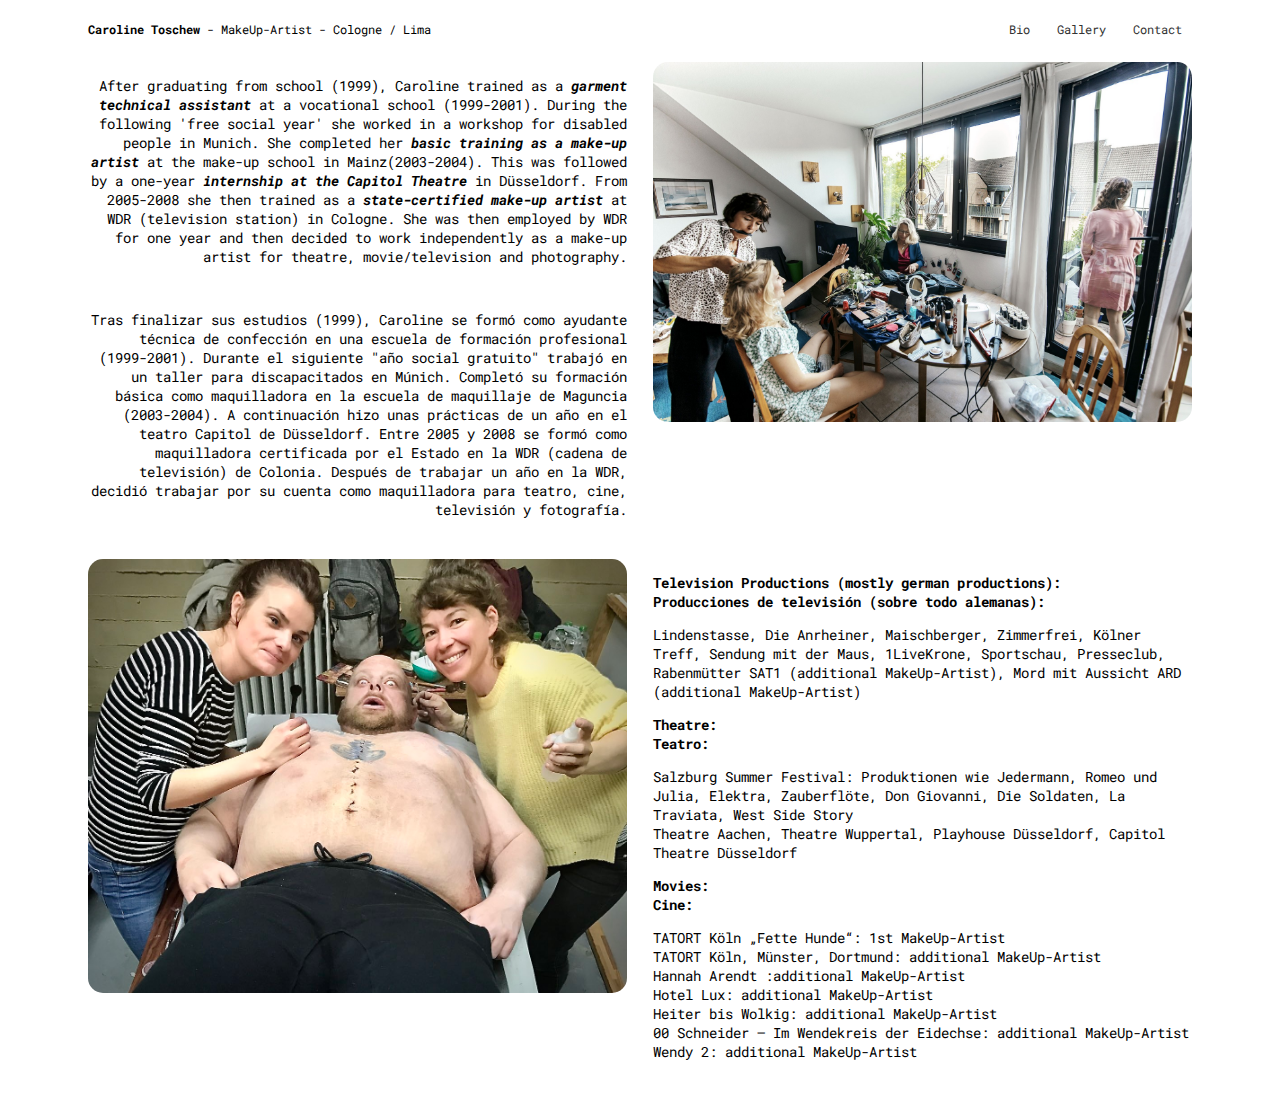
==== bio.html @ 442a85a9 "bio" ====
<!DOCTYPE html>
<html>
  <head>
    <meta charset="utf-8">
    <meta name="viewport" content="width=device-width, initial-scale=1.0">
    <title>Caroline Toschew - Makeup-Artist</title>
    <link rel="stylesheet" type="text/css" href="src/css/styles.css">
    <link rel="stylesheet" href="https://fonts.googleapis.com/css?family=Roboto+Mono:ital,wght@1,100&display=swap">
   
  </head>
  <body>    

    <!-- Grid System -->
<div class="container">
  <div class="row">
    <div class="col-3"> <b>Caroline Toschew</b> - MakeUp-Artist - Cologne / Lima</div>
    <div class="col-3"><nav>
      <a href="bio.html">Bio</a>
      <a href="index.html">Gallery</a>
      <a href="contact.html">Contact</a>
    </nav></div>
  </div>
</div>

<div class="container">
    <div class="row">
        <div class="col-2"><p style="font-size: 14px; text-align: right;">After graduating from school (1999), Caroline trained as a <b><i>garment technical assistant</i></b> at a vocational school (1999-2001). 
          During the following 'free social year' she worked in a workshop for disabled people in Munich. She completed her <b><i>basic training as a make-up artist</i></b> at the  make-up school in Mainz(2003-2004).
          This was followed by a one-year <b><i>internship at the Capitol Theatre</i></b> in Düsseldorf.
          From 2005-2008 she then trained as a <b><i>state-certified make-up artist</i></b> at WDR (television station) in Cologne. She was then employed by WDR for one year and then decided to work independently as a make-up artist for theatre, movie/television and photography. </p>
          <br>
          <p style="font-size: 14px; text-align: right";>
            Tras finalizar sus estudios (1999), Caroline se formó como ayudante técnica de confección en una escuela de formación profesional (1999-2001). Durante el siguiente "año social gratuito" trabajó en un taller para discapacitados en Múnich. Completó su formación básica como maquilladora en la escuela de maquillaje de Maguncia (2003-2004). A continuación hizo unas prácticas de un año en el teatro Capitol de Düsseldorf. Entre 2005 y 2008 se formó como maquilladora certificada por el Estado en la WDR (cadena de televisión) de Colonia. Después de trabajar un año en la WDR, decidió trabajar por su cuenta como maquilladora para teatro, cine, televisión y fotografía. 
          </p>
        </div>
        <div class="col-2"><img src="bilder2/image00023.jpeg" alt=""></div>
    </div>
    <div class="row">
      <div class="col-2"><img src="bilder2/caro_leiche.jpeg"></div>
      <div class="col-2"><p style="font-size: 14px; text-align: left; font-weight: bold;">Television Productions (mostly german productions):<br>
        Producciones de televisión (sobre todo alemanas):</p>
        <p style="font-size: 14px; text-align: left;">Lindenstasse, Die Anrheiner, Maischberger, Zimmerfrei, Kölner Treff, Sendung mit der Maus, 1LiveKrone, Sportschau, Presseclub, Rabenmütter SAT1 (additional MakeUp-Artist), Mord mit Aussicht ARD (additional MakeUp-Artist)</p>

      <p style="font-size: 14px; text-align: left; font-weight: bold;">Theatre:<br>
        Teatro:</p>
        <p style="font-size: 14px; text-align: left;">Salzburg Summer Festival: Produktionen wie Jedermann, Romeo und Julia, Elektra, Zauberflöte, Don Giovanni, Die Soldaten, La Traviata, West Side Story<br>
          Theatre Aachen, Theatre Wuppertal, Playhouse Düsseldorf, Capitol Theatre Düsseldorf
          <p>
          <p style="font-size: 14px; text-align: left; font-weight: bold;">Movies:<br>
            Cine:</p>
               <p style="font-size: 14px; text-align: left;">TATORT Köln „Fette Hunde“: 1st MakeUp-Artist<br>
                    TATORT Köln, Münster, Dortmund: additional MakeUp-Artist<br>
                    Hannah Arendt :additional MakeUp-Artist<br>
                    Hotel Lux: additional MakeUp-Artist<br>
                    Heiter bis Wolkig: additional MakeUp-Artist<br>
                    00 Schneider – Im Wendekreis der Eidechse: additional MakeUp-Artist<br> 
                    Wendy 2: additional MakeUp-Artist                    
                    <p>
                <p></div>
    </div>
</div>
</body>
</html>
---- src/css/styles.css ----
body, nav{
  font-family: 'Roboto Mono', monospace;
  font-size: 12px;
  }



   /* Zentriere Überschrift */
   h1{
    font-family: 'Roboto Mono', monospace;
    text-align: center;
    font-size: 36px;
  }

  

  h2{ 
    text-align: center;
    font-size: 18px;
  }
  
  /* Style für Navigation */
  nav {
    text-align: right;
  }

  nav a {
    display: inline-block;
    margin: 0 10px; /* Abstand zwischen den Links */
    text-decoration: none; /* Entferne Unterstreichung */
    color: #333; /* Dunkelgraue Farbe */
  }

  

  

  /* === Grid System  ===*/

  .container {
    width: 90%;
    margin-left: auto;
    margin-right: auto;
  }

  .row::after {
    content: "";
    clear: both;
    display: block;
  }

  .row {
    display: flex;
    flex-wrap: wrap;
    padding: 0 4px;
  }

  .column {
    flex: 25%;
    max-width: 33.33%;
    padding: 0 8px;
  }

  .column img {
    box-sizing: border-box;
    margin-top: 8px;
    vertical-align: middle;
    width: 100%;
  }
  
  /* Responsive layout - makes a two column-layout instead of four columns */
@media screen and (max-width: 800px) {
  .column {
    flex: 50%;
    max-width: 50%;
  }
}

/* Responsive layout - makes the two columns stack on top of each other instead of next to each other */
@media screen and (max-width: 600px) {
  .column {
    flex: 100%;
    max-width: 100%;
  }
}
  

  [class*='col-'] {
    float: left;
  }

  .col-2{
    box-sizing: border-box;
    width: 50%;
    padding: .8rem;
  }

  @media (max-width: 768px) {
    .col-2{width: 100%;}
  }

  .col-2 img{
    object-fit: contain;
    width: 100%;
    height: auto;
  }

  .col-3{
    box-sizing: border-box;
    width: 50%;
    padding: .8rem;
  }


  .col-1{
    width: 100%;
    text-align: center;
    padding-top: 200px;
    padding-right: .8rem;
  }
  
  img {
    border-radius: 15px;
  }
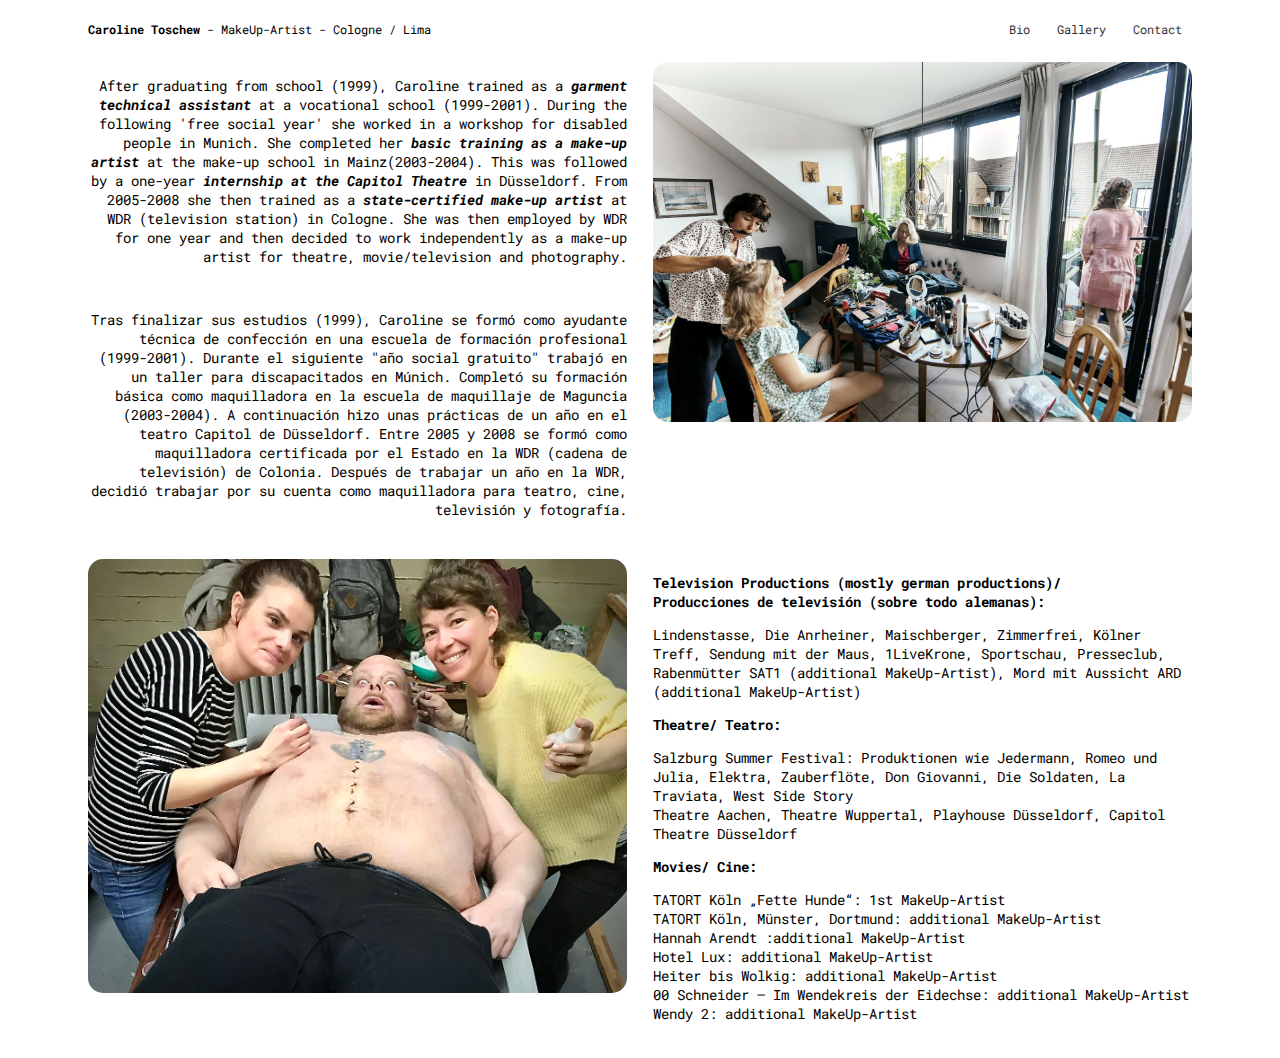
==== commit 7d65cd43: "Update bio.html" ====
--- a/bio.html
+++ b/bio.html
@@ -37,17 +37,14 @@
     </div>
     <div class="row">
       <div class="col-2"><img src="bilder2/caro_leiche.jpeg"></div>
-      <div class="col-2"><p style="font-size: 14px; text-align: left; font-weight: bold;">Television Productions (mostly german productions):<br>
-        Producciones de televisión (sobre todo alemanas):</p>
+      <div class="col-2"><p style="font-size: 14px; text-align: left; font-weight: bold;">Television Productions (mostly german productions)/<br> Producciones de televisión (sobre todo alemanas):</p>
         <p style="font-size: 14px; text-align: left;">Lindenstasse, Die Anrheiner, Maischberger, Zimmerfrei, Kölner Treff, Sendung mit der Maus, 1LiveKrone, Sportschau, Presseclub, Rabenmütter SAT1 (additional MakeUp-Artist), Mord mit Aussicht ARD (additional MakeUp-Artist)</p>
 
-      <p style="font-size: 14px; text-align: left; font-weight: bold;">Theatre:<br>
-        Teatro:</p>
+      <p style="font-size: 14px; text-align: left; font-weight: bold;">Theatre/ Teatro:</p>
         <p style="font-size: 14px; text-align: left;">Salzburg Summer Festival: Produktionen wie Jedermann, Romeo und Julia, Elektra, Zauberflöte, Don Giovanni, Die Soldaten, La Traviata, West Side Story<br>
           Theatre Aachen, Theatre Wuppertal, Playhouse Düsseldorf, Capitol Theatre Düsseldorf
           <p>
-          <p style="font-size: 14px; text-align: left; font-weight: bold;">Movies:<br>
-            Cine:</p>
+          <p style="font-size: 14px; text-align: left; font-weight: bold;">Movies/ Cine:</p>
                <p style="font-size: 14px; text-align: left;">TATORT Köln „Fette Hunde“: 1st MakeUp-Artist<br>
                     TATORT Köln, Münster, Dortmund: additional MakeUp-Artist<br>
                     Hannah Arendt :additional MakeUp-Artist<br>
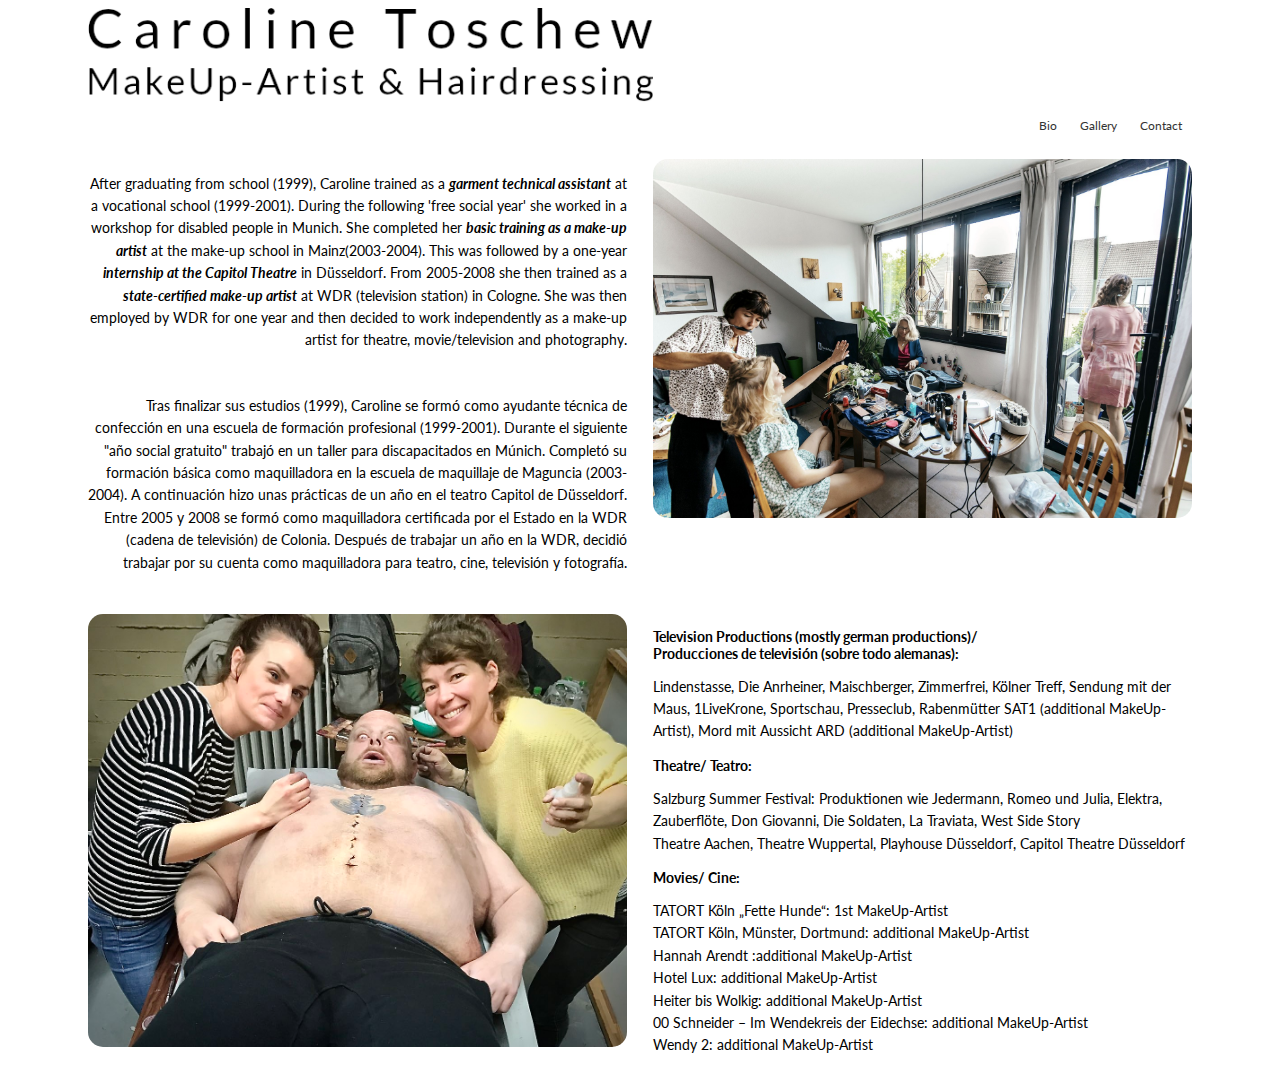
==== commit b779e222: "logo und bio total verändert" ====
--- a/bio.html
+++ b/bio.html
@@ -5,47 +5,50 @@
     <meta name="viewport" content="width=device-width, initial-scale=1.0">
     <title>Caroline Toschew - Makeup-Artist</title>
     <link rel="stylesheet" type="text/css" href="src/css/styles.css">
-    <link rel="stylesheet" href="https://fonts.googleapis.com/css?family=Roboto+Mono:ital,wght@1,100&display=swap">
+    <link rel="stylesheet" href="https://fonts.googleapis.com/css?family=Lato:wght@300&display=swap">
    
   </head>
   <body>    
 
     <!-- Grid System -->
-<div class="container">
-  <div class="row">
-    <div class="col-3"> <b>Caroline Toschew</b> - MakeUp-Artist - Cologne / Lima</div>
-    <div class="col-3"><nav>
-      <a href="bio.html">Bio</a>
-      <a href="index.html">Gallery</a>
-      <a href="contact.html">Contact</a>
-    </nav></div>
-  </div>
-</div>
+    <div class="container">
+      <div class="row">
+        <div class="col-8"><img src="src/bilder/logo.png"></div>
+        <div class="col-8"></div>
+         
+        <div class="col-3"> </div>
+        <div class="col-3"><nav>
+          <a href="bio.html">Bio</a>
+          <a href="index.html">Gallery</a>
+          <a href="contact.html">Contact</a>
+        </nav></div>
+      </div>
+    </div>
 
 <div class="container">
     <div class="row">
-        <div class="col-2"><p style="font-size: 14px; text-align: right;">After graduating from school (1999), Caroline trained as a <b><i>garment technical assistant</i></b> at a vocational school (1999-2001). 
+        <div class="col-2"><p style="font-size: 14px; text-align: right; line-height: 160%;">After graduating from school (1999), Caroline trained as a <b><i>garment technical assistant</i></b> at a vocational school (1999-2001). 
           During the following 'free social year' she worked in a workshop for disabled people in Munich. She completed her <b><i>basic training as a make-up artist</i></b> at the  make-up school in Mainz(2003-2004).
           This was followed by a one-year <b><i>internship at the Capitol Theatre</i></b> in Düsseldorf.
           From 2005-2008 she then trained as a <b><i>state-certified make-up artist</i></b> at WDR (television station) in Cologne. She was then employed by WDR for one year and then decided to work independently as a make-up artist for theatre, movie/television and photography. </p>
           <br>
-          <p style="font-size: 14px; text-align: right";>
+          <p style="font-size: 14px; text-align: right; line-height: 160%;">
             Tras finalizar sus estudios (1999), Caroline se formó como ayudante técnica de confección en una escuela de formación profesional (1999-2001). Durante el siguiente "año social gratuito" trabajó en un taller para discapacitados en Múnich. Completó su formación básica como maquilladora en la escuela de maquillaje de Maguncia (2003-2004). A continuación hizo unas prácticas de un año en el teatro Capitol de Düsseldorf. Entre 2005 y 2008 se formó como maquilladora certificada por el Estado en la WDR (cadena de televisión) de Colonia. Después de trabajar un año en la WDR, decidió trabajar por su cuenta como maquilladora para teatro, cine, televisión y fotografía. 
           </p>
         </div>
-        <div class="col-2"><img src="bilder2/image00023.jpeg" alt=""></div>
+        <div class="col-2"><img id="gallerie_bilder" src="bilder2/image00023.jpeg" alt=""></div>
     </div>
     <div class="row">
-      <div class="col-2"><img src="bilder2/caro_leiche.jpeg"></div>
+      <div class="col-2"><img id="gallerie_bilder" src="bilder2/caro_leiche.jpeg"></div>
       <div class="col-2"><p style="font-size: 14px; text-align: left; font-weight: bold;">Television Productions (mostly german productions)/<br> Producciones de televisión (sobre todo alemanas):</p>
-        <p style="font-size: 14px; text-align: left;">Lindenstasse, Die Anrheiner, Maischberger, Zimmerfrei, Kölner Treff, Sendung mit der Maus, 1LiveKrone, Sportschau, Presseclub, Rabenmütter SAT1 (additional MakeUp-Artist), Mord mit Aussicht ARD (additional MakeUp-Artist)</p>
+        <p style="font-size: 14px; text-align: left; line-height: 160%;">Lindenstasse, Die Anrheiner, Maischberger, Zimmerfrei, Kölner Treff, Sendung mit der Maus, 1LiveKrone, Sportschau, Presseclub, Rabenmütter SAT1 (additional MakeUp-Artist), Mord mit Aussicht ARD (additional MakeUp-Artist)</p>
 
       <p style="font-size: 14px; text-align: left; font-weight: bold;">Theatre/ Teatro:</p>
-        <p style="font-size: 14px; text-align: left;">Salzburg Summer Festival: Produktionen wie Jedermann, Romeo und Julia, Elektra, Zauberflöte, Don Giovanni, Die Soldaten, La Traviata, West Side Story<br>
+        <p style="font-size: 14px; text-align: left; line-height: 160%;">Salzburg Summer Festival: Produktionen wie Jedermann, Romeo und Julia, Elektra, Zauberflöte, Don Giovanni, Die Soldaten, La Traviata, West Side Story<br>
           Theatre Aachen, Theatre Wuppertal, Playhouse Düsseldorf, Capitol Theatre Düsseldorf
           <p>
           <p style="font-size: 14px; text-align: left; font-weight: bold;">Movies/ Cine:</p>
-               <p style="font-size: 14px; text-align: left;">TATORT Köln „Fette Hunde“: 1st MakeUp-Artist<br>
+               <p style="font-size: 14px; text-align: left; line-height: 160%;">TATORT Köln „Fette Hunde“: 1st MakeUp-Artist<br>
                     TATORT Köln, Münster, Dortmund: additional MakeUp-Artist<br>
                     Hannah Arendt :additional MakeUp-Artist<br>
                     Hotel Lux: additional MakeUp-Artist<br>
--- a/src/css/styles.css
+++ b/src/css/styles.css
@@ -1,7 +1,7 @@
 
 
 body, nav{
-  font-family: 'Roboto Mono', monospace;
+  font-family: 'Lato', sans-serif;
   font-size: 12px;
   }
 
@@ -14,6 +14,10 @@
     font-size: 36px;
   }
 
+  #logo{
+    font-size: 25px;
+    padding: 0‚;
+  }
   
 
   h2{ 
@@ -121,8 +125,23 @@
     padding-right: .8rem;
   }
   
-  img {
+  #gallerie_bilder{
     border-radius: 15px;
   }
 
 
+  #logo{
+    font-size: 25px;
+  }
+
+  .col-8 {
+    width: 50%;
+    padding: 0;
+    padding-left: .8rem;
+  }
+
+  .col-8 img{
+    object-fit: contain;
+    width: 100%;
+    height: auto;
+  }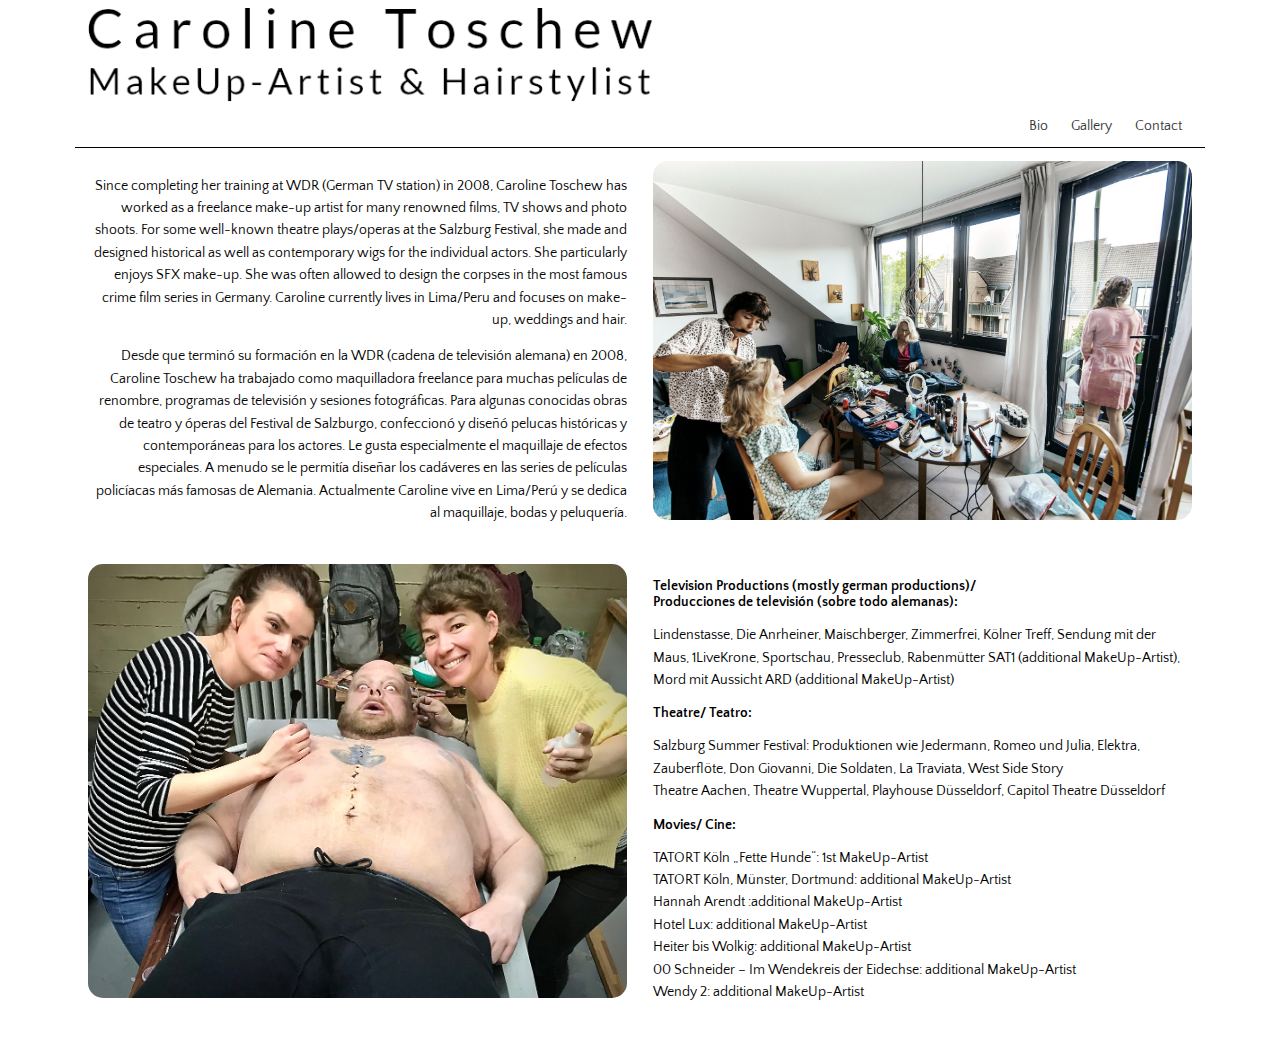
==== commit 34cfb093: "nav line, font" ====
--- a/bio.html
+++ b/bio.html
@@ -5,7 +5,7 @@
     <meta name="viewport" content="width=device-width, initial-scale=1.0">
     <title>Caroline Toschew - Makeup-Artist</title>
     <link rel="stylesheet" type="text/css" href="src/css/styles.css">
-    <link rel="stylesheet" href="https://fonts.googleapis.com/css?family=Lato:wght@300&display=swap">
+    <link rel="stylesheet" href="https://fonts.googleapis.com/css?family=Quattrocento+Sans&display=swap">
    
   </head>
   <body>    
@@ -27,14 +27,11 @@
 
 <div class="container">
     <div class="row">
-        <div class="col-2"><p style="font-size: 14px; text-align: right; line-height: 160%;">After graduating from school (1999), Caroline trained as a <b><i>garment technical assistant</i></b> at a vocational school (1999-2001). 
-          During the following 'free social year' she worked in a workshop for disabled people in Munich. She completed her <b><i>basic training as a make-up artist</i></b> at the  make-up school in Mainz(2003-2004).
-          This was followed by a one-year <b><i>internship at the Capitol Theatre</i></b> in Düsseldorf.
-          From 2005-2008 she then trained as a <b><i>state-certified make-up artist</i></b> at WDR (television station) in Cologne. She was then employed by WDR for one year and then decided to work independently as a make-up artist for theatre, movie/television and photography. </p>
-          <br>
+        <div class="col-2"><p style="font-size: 14px; text-align: right; line-height: 160%;">Since completing her training at WDR (German TV station) in 2008, Caroline Toschew has worked as a freelance make-up artist for many renowned films, TV shows and photo shoots. For some well-known theatre plays/operas at the Salzburg Festival, she made and designed historical as well as contemporary wigs for the individual actors. She particularly enjoys SFX make-up. She was often allowed to design the corpses in the most famous crime film series in Germany. 
+          Caroline currently lives in Lima/Peru and focuses on make-up, weddings and hair.</p>
           <p style="font-size: 14px; text-align: right; line-height: 160%;">
-            Tras finalizar sus estudios (1999), Caroline se formó como ayudante técnica de confección en una escuela de formación profesional (1999-2001). Durante el siguiente "año social gratuito" trabajó en un taller para discapacitados en Múnich. Completó su formación básica como maquilladora en la escuela de maquillaje de Maguncia (2003-2004). A continuación hizo unas prácticas de un año en el teatro Capitol de Düsseldorf. Entre 2005 y 2008 se formó como maquilladora certificada por el Estado en la WDR (cadena de televisión) de Colonia. Después de trabajar un año en la WDR, decidió trabajar por su cuenta como maquilladora para teatro, cine, televisión y fotografía. 
-          </p>
+            Desde que terminó su formación en la WDR (cadena de televisión alemana) en 2008, Caroline Toschew ha trabajado como maquilladora freelance para muchas películas de renombre, programas de televisión y sesiones fotográficas. Para algunas conocidas obras de teatro y óperas del Festival de Salzburgo, confeccionó y diseñó pelucas históricas y contemporáneas para los actores. Le gusta especialmente el maquillaje de efectos especiales. A menudo se le permitía diseñar los cadáveres en las series de películas policíacas más famosas de Alemania. 
+            Actualmente Caroline vive en Lima/Perú y se dedica al maquillaje, bodas y peluquería.</p>
         </div>
         <div class="col-2"><img id="gallerie_bilder" src="bilder2/image00023.jpeg" alt=""></div>
     </div>
--- a/src/css/styles.css
+++ b/src/css/styles.css
@@ -1,7 +1,7 @@
 
 
 body, nav{
-  font-family: 'Lato', sans-serif;
+  font-family: 'Quattrocento Sans', sans-serif;
   font-size: 12px;
   }
 
@@ -9,7 +9,7 @@
 
    /* Zentriere Überschrift */
    h1{
-    font-family: 'Roboto Mono', monospace;
+    font-family: 'Quattrocento Sans', sans-serif;
     text-align: center;
     font-size: 36px;
   }
@@ -28,6 +28,7 @@
   /* Style für Navigation */
   nav {
     text-align: right;
+    font-size: 14px;
   }
 
   nav a {
@@ -77,19 +78,21 @@
   /* Responsive layout - makes a two column-layout instead of four columns */
 @media screen and (max-width: 800px) {
   .column {
-    flex: 50%;
-    max-width: 50%;
-  }
-}
-
-/* Responsive layout - makes the two columns stack on top of each other instead of next to each other */
-@media screen and (max-width: 600px) {
-  .column {
     flex: 100%;
     max-width: 100%;
   }
-}
-  
+}  
+
+@media screen and (max-width: 450px) {
+  .col-8 {
+    flex: 100%;
+    max-width: 100%;
+  }
+  .col-3 {
+    flex: 100%;
+    max-width: 100%;
+  }
+}  
 
   [class*='col-'] {
     float: left;
@@ -105,6 +108,7 @@
     .col-2{width: 100%;}
   }
 
+
   .col-2 img{
     object-fit: contain;
     width: 100%;
@@ -115,6 +119,7 @@
     box-sizing: border-box;
     width: 50%;
     padding: .8rem;
+    border-bottom: 0.05rem solid;
   }
 
 
@@ -138,6 +143,7 @@
     width: 50%;
     padding: 0;
     padding-left: .8rem;
+    padding-right: .8rem;
   }
 
   .col-8 img{
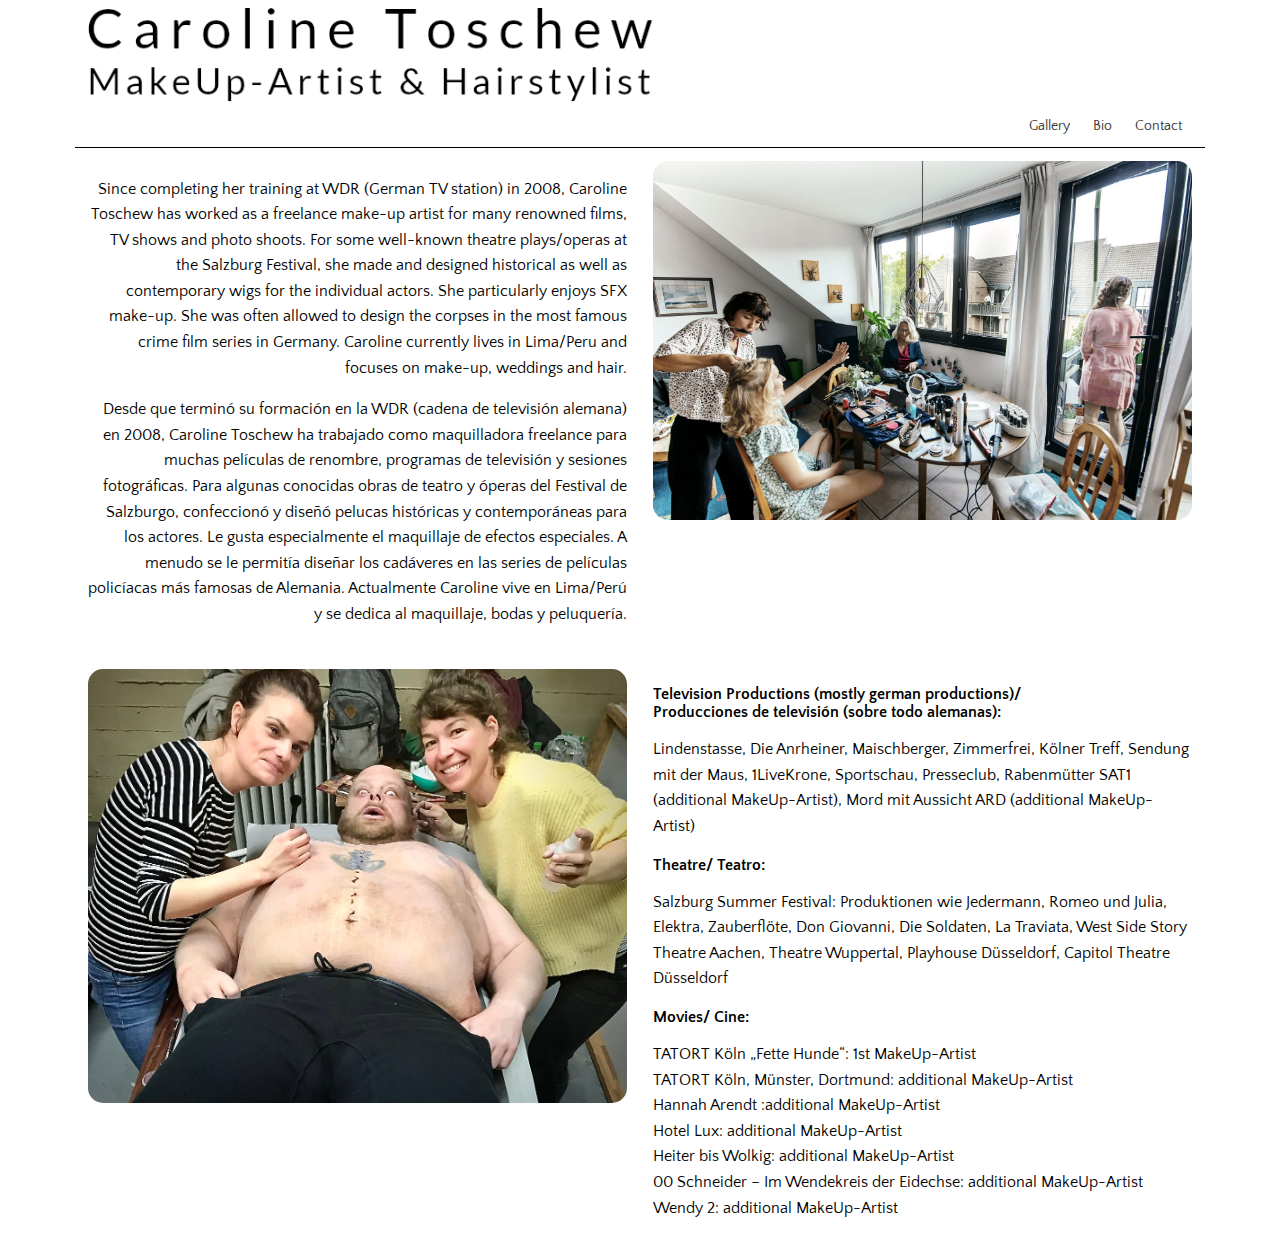
==== commit 93ab4e6e: "bilder, schrift contact" ====
--- a/bio.html
+++ b/bio.html
@@ -18,8 +18,8 @@
          
         <div class="col-3"> </div>
         <div class="col-3"><nav>
+          <a href="index.html">Gallery</a>
           <a href="bio.html">Bio</a>
-          <a href="index.html">Gallery</a>
           <a href="contact.html">Contact</a>
         </nav></div>
       </div>
@@ -27,9 +27,9 @@
 
 <div class="container">
     <div class="row">
-        <div class="col-2"><p style="font-size: 14px; text-align: right; line-height: 160%;">Since completing her training at WDR (German TV station) in 2008, Caroline Toschew has worked as a freelance make-up artist for many renowned films, TV shows and photo shoots. For some well-known theatre plays/operas at the Salzburg Festival, she made and designed historical as well as contemporary wigs for the individual actors. She particularly enjoys SFX make-up. She was often allowed to design the corpses in the most famous crime film series in Germany. 
+        <div class="col-2"><p style="font-size: 16px; text-align: right; line-height: 160%;">Since completing her training at WDR (German TV station) in 2008, Caroline Toschew has worked as a freelance make-up artist for many renowned films, TV shows and photo shoots. For some well-known theatre plays/operas at the Salzburg Festival, she made and designed historical as well as contemporary wigs for the individual actors. She particularly enjoys SFX make-up. She was often allowed to design the corpses in the most famous crime film series in Germany. 
           Caroline currently lives in Lima/Peru and focuses on make-up, weddings and hair.</p>
-          <p style="font-size: 14px; text-align: right; line-height: 160%;">
+          <p style="font-size: 16px; text-align: right; line-height: 160%;">
             Desde que terminó su formación en la WDR (cadena de televisión alemana) en 2008, Caroline Toschew ha trabajado como maquilladora freelance para muchas películas de renombre, programas de televisión y sesiones fotográficas. Para algunas conocidas obras de teatro y óperas del Festival de Salzburgo, confeccionó y diseñó pelucas históricas y contemporáneas para los actores. Le gusta especialmente el maquillaje de efectos especiales. A menudo se le permitía diseñar los cadáveres en las series de películas policíacas más famosas de Alemania. 
             Actualmente Caroline vive en Lima/Perú y se dedica al maquillaje, bodas y peluquería.</p>
         </div>
@@ -37,15 +37,15 @@
     </div>
     <div class="row">
       <div class="col-2"><img id="gallerie_bilder" src="bilder2/caro_leiche.jpeg"></div>
-      <div class="col-2"><p style="font-size: 14px; text-align: left; font-weight: bold;">Television Productions (mostly german productions)/<br> Producciones de televisión (sobre todo alemanas):</p>
-        <p style="font-size: 14px; text-align: left; line-height: 160%;">Lindenstasse, Die Anrheiner, Maischberger, Zimmerfrei, Kölner Treff, Sendung mit der Maus, 1LiveKrone, Sportschau, Presseclub, Rabenmütter SAT1 (additional MakeUp-Artist), Mord mit Aussicht ARD (additional MakeUp-Artist)</p>
+      <div class="col-2"><p style="font-size: 16px; text-align: left; font-weight: bold;">Television Productions (mostly german productions)/<br> Producciones de televisión (sobre todo alemanas):</p>
+        <p style="font-size: 16px; text-align: left; line-height: 160%;">Lindenstasse, Die Anrheiner, Maischberger, Zimmerfrei, Kölner Treff, Sendung mit der Maus, 1LiveKrone, Sportschau, Presseclub, Rabenmütter SAT1 (additional MakeUp-Artist), Mord mit Aussicht ARD (additional MakeUp-Artist)</p>
 
-      <p style="font-size: 14px; text-align: left; font-weight: bold;">Theatre/ Teatro:</p>
-        <p style="font-size: 14px; text-align: left; line-height: 160%;">Salzburg Summer Festival: Produktionen wie Jedermann, Romeo und Julia, Elektra, Zauberflöte, Don Giovanni, Die Soldaten, La Traviata, West Side Story<br>
+      <p style="font-size: 16px; text-align: left; font-weight: bold;">Theatre/ Teatro:</p>
+        <p style="font-size: 16px; text-align: left; line-height: 160%;">Salzburg Summer Festival: Produktionen wie Jedermann, Romeo und Julia, Elektra, Zauberflöte, Don Giovanni, Die Soldaten, La Traviata, West Side Story<br>
           Theatre Aachen, Theatre Wuppertal, Playhouse Düsseldorf, Capitol Theatre Düsseldorf
           <p>
-          <p style="font-size: 14px; text-align: left; font-weight: bold;">Movies/ Cine:</p>
-               <p style="font-size: 14px; text-align: left; line-height: 160%;">TATORT Köln „Fette Hunde“: 1st MakeUp-Artist<br>
+          <p style="font-size: 16px; text-align: left; font-weight: bold;">Movies/ Cine:</p>
+               <p style="font-size: 16px; text-align: left; line-height: 160%;">TATORT Köln „Fette Hunde“: 1st MakeUp-Artist<br>
                     TATORT Köln, Münster, Dortmund: additional MakeUp-Artist<br>
                     Hannah Arendt :additional MakeUp-Artist<br>
                     Hotel Lux: additional MakeUp-Artist<br>
--- a/src/css/styles.css
+++ b/src/css/styles.css
@@ -124,6 +124,7 @@
 
 
   .col-1{
+    font-size: 16px;
     width: 100%;
     text-align: center;
     padding-top: 200px;
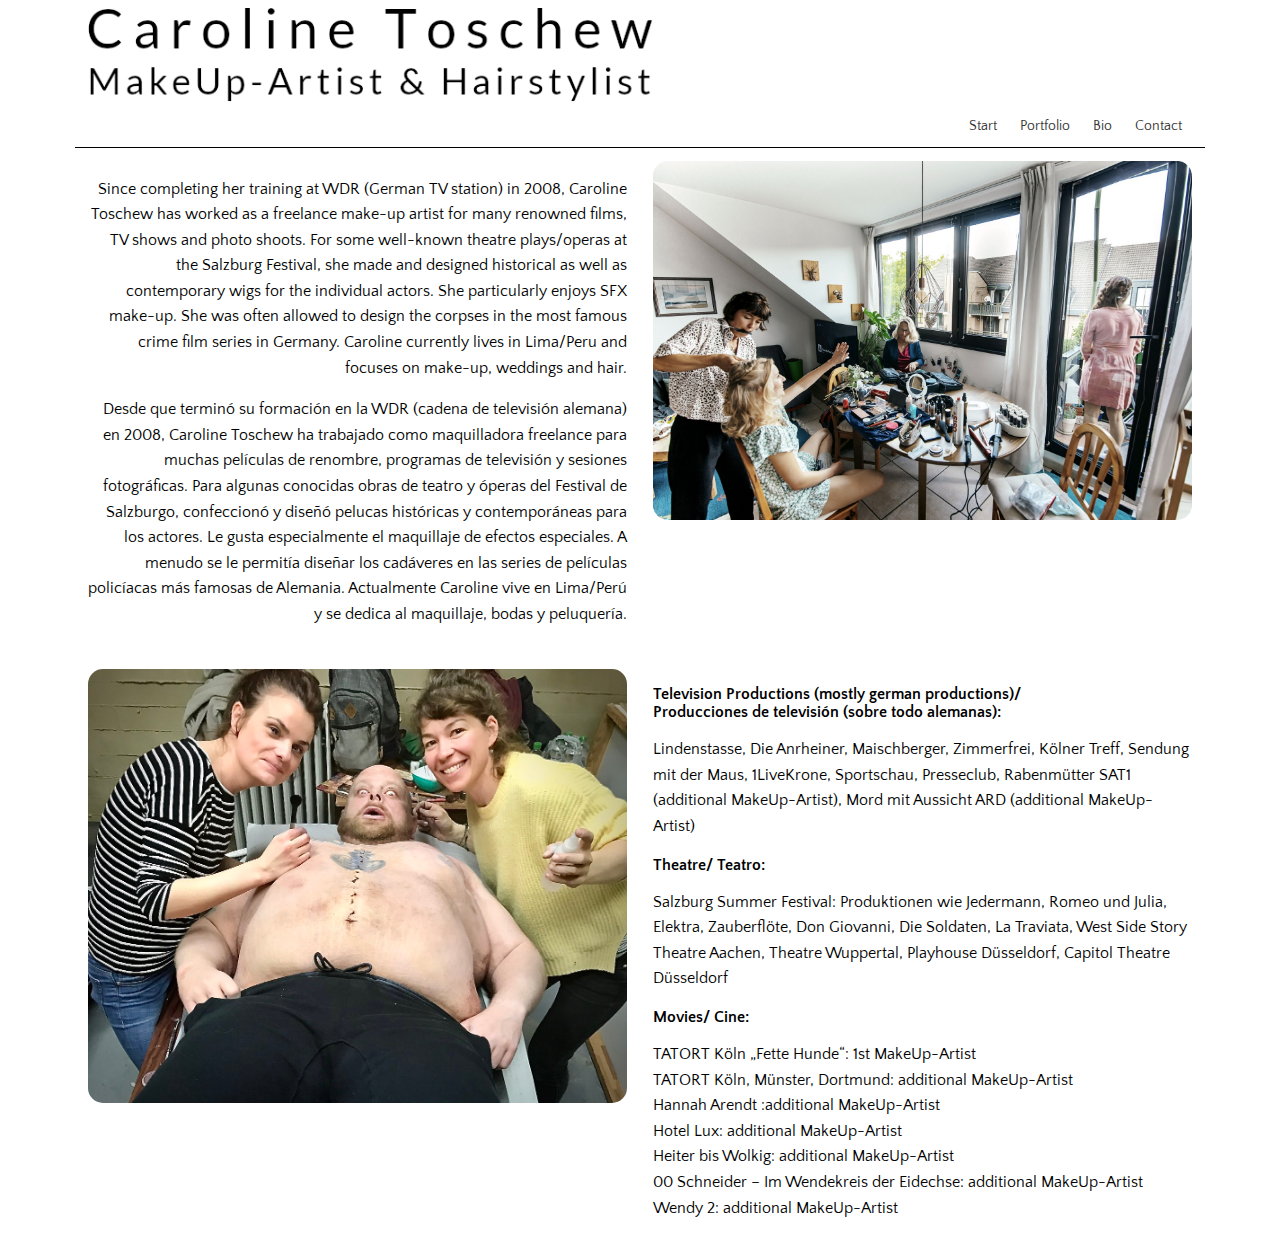
==== commit 10b20b39: "einiges" ====
--- a/bio.html
+++ b/bio.html
@@ -18,9 +18,10 @@
          
         <div class="col-3"> </div>
         <div class="col-3"><nav>
-          <a href="index.html">Gallery</a>
-          <a href="bio.html">Bio</a>
-          <a href="contact.html">Contact</a>
+           <a href="index.html">Start</a>
+          <a href="portfolio.html">Portfolio</a>
+            <a href="bio.html">Bio</a>
+            <a href="contact.html">Contact</a>
         </nav></div>
       </div>
     </div>
--- a/src/css/styles.css
+++ b/src/css/styles.css
@@ -75,24 +75,7 @@
     width: 100%;
   }
   
-  /* Responsive layout - makes a two column-layout instead of four columns */
-@media screen and (max-width: 800px) {
-  .column {
-    flex: 100%;
-    max-width: 100%;
-  }
-}  
-
-@media screen and (max-width: 450px) {
-  .col-8 {
-    flex: 100%;
-    max-width: 100%;
-  }
-  .col-3 {
-    flex: 100%;
-    max-width: 100%;
-  }
-}  
+  
 
   [class*='col-'] {
     float: left;
@@ -104,22 +87,36 @@
     padding: .8rem;
   }
 
-  @media (max-width: 768px) {
-    .col-2{width: 100%;}
-  }
-
-
   .col-2 img{
     object-fit: contain;
     width: 100%;
-    height: auto;
   }
+  
+  .col-5{
+    box-sizing: border-box;
+    width: 50%;
+    padding: .8rem;
+  }
+  .col-5 img{
+    object-fit: contain;
+    width: 100%;
+  }
+
+  .col-5 p{
+    padding: 5.5rem;
+  }
+
 
   .col-3{
     box-sizing: border-box;
     width: 50%;
     padding: .8rem;
     border-bottom: 0.05rem solid;
+  }
+
+  #startbild{
+    border-radius: 15px;
+    height: 70%;
   }
 
 
@@ -151,4 +148,42 @@
     object-fit: contain;
     width: 100%;
     height: auto;
-  }+  }
+
+
+
+  /* Responsive layout - makes a two column-layout instead of four columns */
+  @media screen and (max-width: 951px) {
+    .col-5 p{
+      padding: 2rem;
+    }
+  }
+
+@media screen and (max-width: 800px) {
+  .column {
+    flex: 100%;
+    max-width: 100%;
+  }
+  .col-5{flex: 100%;
+    max-width: 100%;
+  }
+  .col-5 p{
+    padding: .8rem;
+  }
+}  
+
+
+@media screen and (max-width: 450px) {
+  .col-8 {
+    flex: 100%;
+    max-width: 100%;
+  }
+  .col-3 {
+    flex: 100%;
+    max-width: 100%;
+  }
+}  
+
+@media (max-width: 768px) {
+  .col-2{width: 100%;}
+}
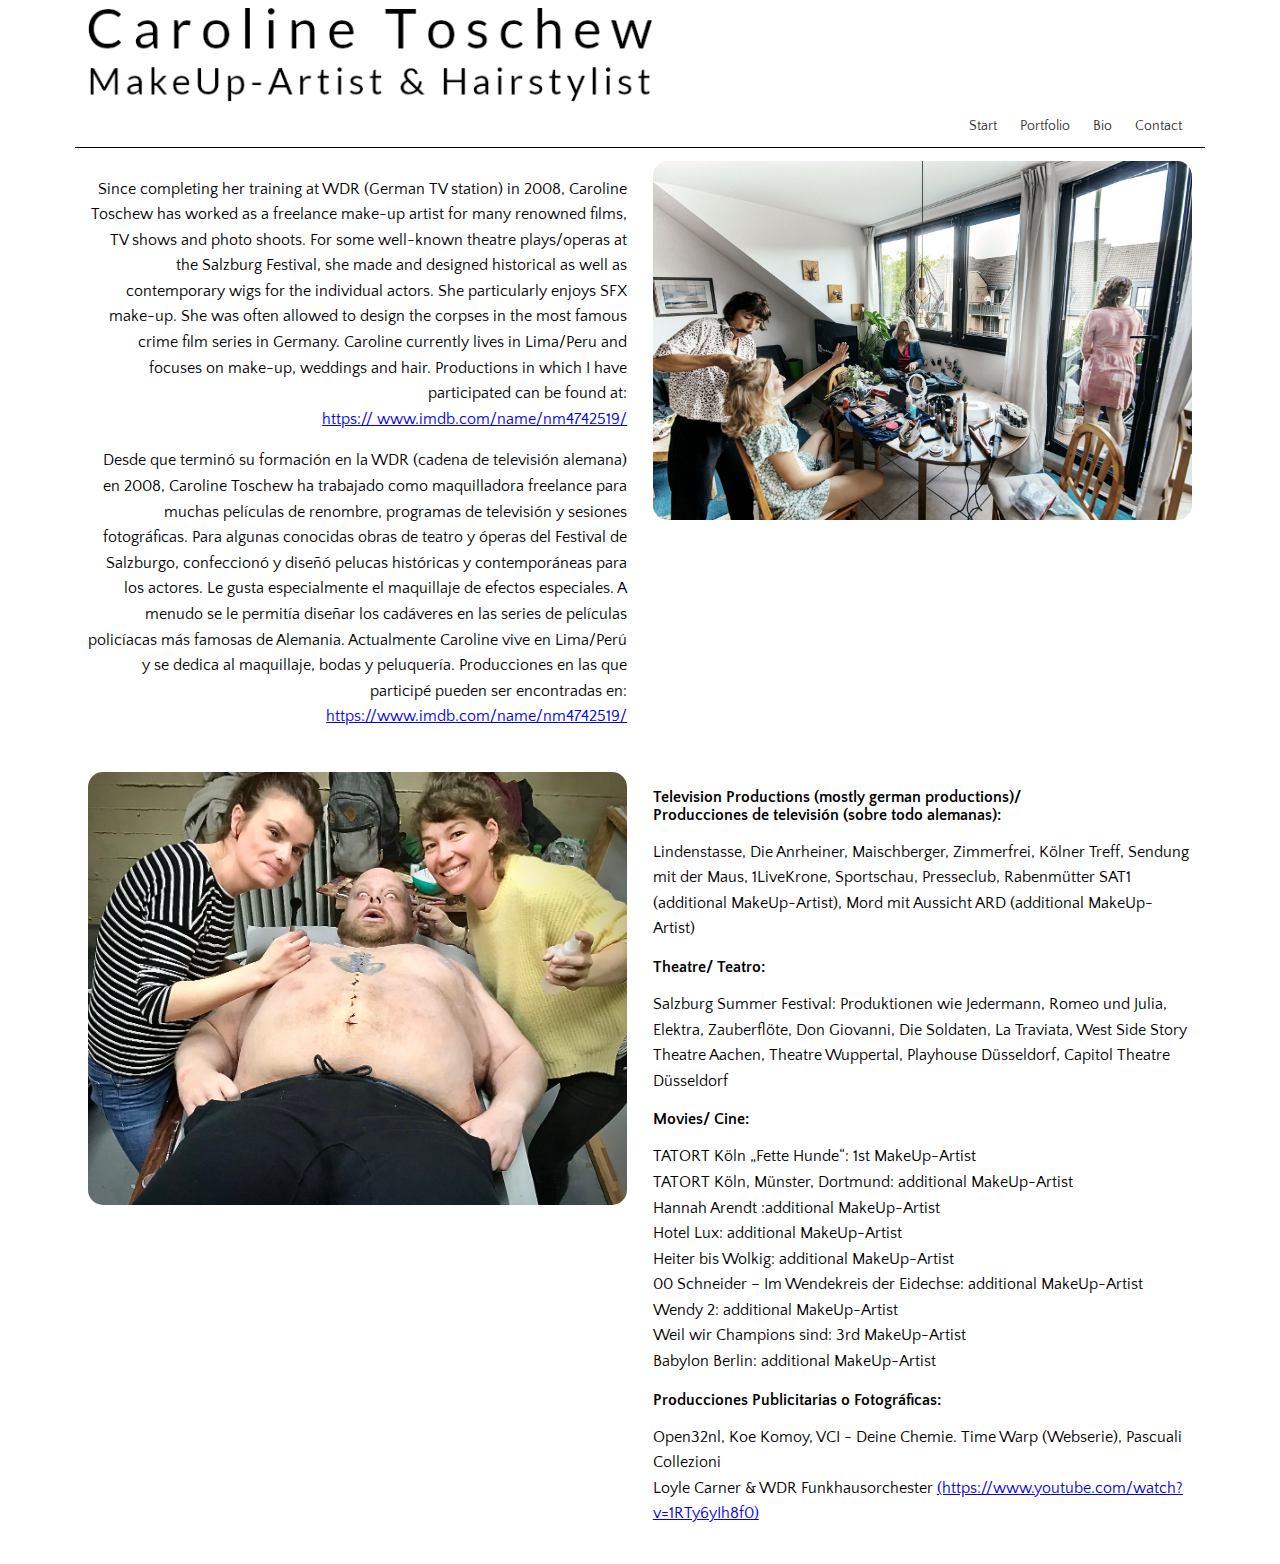
==== commit 2028c73c: "bio" ====
--- a/bio.html
+++ b/bio.html
@@ -29,10 +29,10 @@
 <div class="container">
     <div class="row">
         <div class="col-2"><p style="font-size: 16px; text-align: right; line-height: 160%;">Since completing her training at WDR (German TV station) in 2008, Caroline Toschew has worked as a freelance make-up artist for many renowned films, TV shows and photo shoots. For some well-known theatre plays/operas at the Salzburg Festival, she made and designed historical as well as contemporary wigs for the individual actors. She particularly enjoys SFX make-up. She was often allowed to design the corpses in the most famous crime film series in Germany. 
-          Caroline currently lives in Lima/Peru and focuses on make-up, weddings and hair.</p>
+          Caroline currently lives in Lima/Peru and focuses on make-up, weddings and hair. Productions in which I have participated can be found at:<br> <a href="https://www.imdb.com/name/nm4742519/" target="_blank" rel="noopener noreferrer">https:// www.imdb.com/name/nm4742519/</a></p>
           <p style="font-size: 16px; text-align: right; line-height: 160%;">
             Desde que terminó su formación en la WDR (cadena de televisión alemana) en 2008, Caroline Toschew ha trabajado como maquilladora freelance para muchas películas de renombre, programas de televisión y sesiones fotográficas. Para algunas conocidas obras de teatro y óperas del Festival de Salzburgo, confeccionó y diseñó pelucas históricas y contemporáneas para los actores. Le gusta especialmente el maquillaje de efectos especiales. A menudo se le permitía diseñar los cadáveres en las series de películas policíacas más famosas de Alemania. 
-            Actualmente Caroline vive en Lima/Perú y se dedica al maquillaje, bodas y peluquería.</p>
+            Actualmente Caroline vive en Lima/Perú y se dedica al maquillaje, bodas y peluquería. Producciones en las que participé pueden ser encontradas en:<br> <a href="https://www.imdb.com/name/nm4742519/" target="_blank" rel="noopener noreferrer">https://www.imdb.com/name/nm4742519/</a></p>
         </div>
         <div class="col-2"><img id="gallerie_bilder" src="bilder2/image00023.jpeg" alt=""></div>
     </div>
@@ -44,7 +44,6 @@
       <p style="font-size: 16px; text-align: left; font-weight: bold;">Theatre/ Teatro:</p>
         <p style="font-size: 16px; text-align: left; line-height: 160%;">Salzburg Summer Festival: Produktionen wie Jedermann, Romeo und Julia, Elektra, Zauberflöte, Don Giovanni, Die Soldaten, La Traviata, West Side Story<br>
           Theatre Aachen, Theatre Wuppertal, Playhouse Düsseldorf, Capitol Theatre Düsseldorf
-          <p>
           <p style="font-size: 16px; text-align: left; font-weight: bold;">Movies/ Cine:</p>
                <p style="font-size: 16px; text-align: left; line-height: 160%;">TATORT Köln „Fette Hunde“: 1st MakeUp-Artist<br>
                     TATORT Köln, Münster, Dortmund: additional MakeUp-Artist<br>
@@ -52,9 +51,14 @@
                     Hotel Lux: additional MakeUp-Artist<br>
                     Heiter bis Wolkig: additional MakeUp-Artist<br>
                     00 Schneider – Im Wendekreis der Eidechse: additional MakeUp-Artist<br> 
-                    Wendy 2: additional MakeUp-Artist                    
-                    <p>
-                <p></div>
+                    Wendy 2: additional MakeUp-Artist <br>
+                    Weil wir Champions sind: 3rd MakeUp-Artist <br>
+                    Babylon Berlin: additional MakeUp-Artist
+                <p style="font-size: 16px; text-align: left; font-weight: bold;">Producciones Publicitarias o Fotográficas:</p>
+                 <p style="font-size: 16px; text-align: left; line-height: 160%;">Open32nl, Koe Komoy, VCI - Deine Chemie. Time Warp (Webserie), Pascuali Collezioni<br> Loyle Carner & WDR Funkhausorchester <a href="https://www.youtube.com/watch?v=1RTy6yIh8f0" target="_blank" rel="noopener noreferrer">(https://www.youtube.com/watch?v=1RTy6yIh8f0)</a>
+                 </p>                  
+                  
+      </div>
     </div>
 </div>
 </body>
